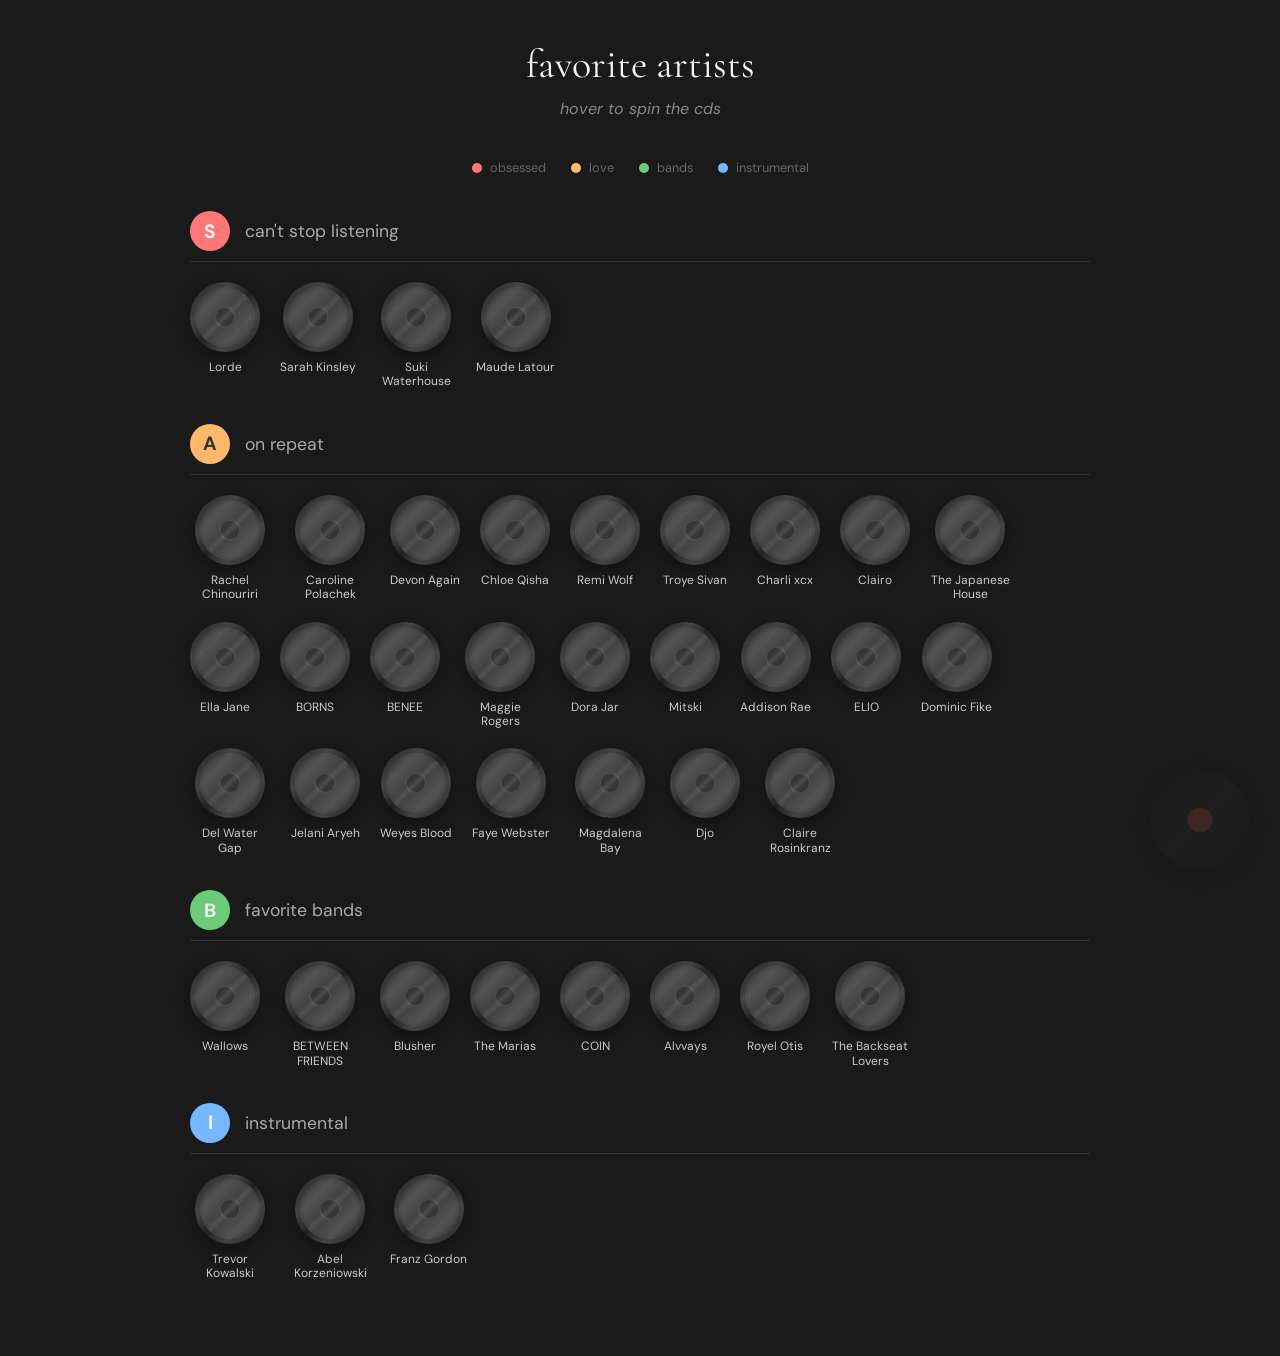
==== music-rankings.html @ c6e7084c "init" ====
<!DOCTYPE html>
<html lang="en">
<head>
    <meta charset="UTF-8">
    <meta name="viewport" content="width=device-width, initial-scale=1.0">
    <title>Favorite Artists</title>
    <link href="https://fonts.googleapis.com/css2?family=DM+Sans:wght@300;400;500&family=Cormorant+Garamond:ital,wght@0,400;0,500;1,400&display=swap" rel="stylesheet">
    <style>
        * { margin: 0; padding: 0; box-sizing: border-box; }

        body {
            font-family: 'DM Sans', sans-serif;
            background: #1a1a1a;
            color: #f5f5f5;
            padding: 40px 30px;
            min-height: 100vh;
        }

        h1 {
            font-family: 'Cormorant Garamond', serif;
            font-size: 2.5rem;
            font-weight: 400;
            text-align: center;
            margin-bottom: 10px;
        }

        .subtitle {
            text-align: center;
            color: #888;
            font-style: italic;
            margin-bottom: 40px;
        }

        .tier-list {
            max-width: 900px;
            margin: 0 auto;
        }

        .tier-section {
            margin-bottom: 35px;
        }

        .tier-header {
            display: flex;
            align-items: center;
            gap: 15px;
            margin-bottom: 20px;
            padding-bottom: 10px;
            border-bottom: 1px solid #333;
        }

        .tier-badge {
            width: 40px;
            height: 40px;
            border-radius: 50%;
            display: flex;
            align-items: center;
            justify-content: center;
            font-weight: 700;
            font-size: 1.2rem;
        }

        .tier-badge.s { background: #ff7676; }
        .tier-badge.a { background: #ffb86b; color: #333; }
        .tier-badge.b { background: #6bcb77; }
        .tier-badge.c { background: #74b9ff; }

        .tier-title {
            font-size: 1.1rem;
            font-weight: 400;
            color: #aaa;
        }

        .artists-grid {
            display: flex;
            flex-wrap: wrap;
            gap: 20px;
            justify-content: flex-start;
        }

        .artist-item {
            display: flex;
            flex-direction: column;
            align-items: center;
            gap: 8px;
            cursor: pointer;
            transition: transform 0.3s ease;
        }

        .artist-item:hover {
            transform: translateY(-5px);
        }

        .artist-item:hover .cd-disc {
            animation-play-state: running;
        }

        .cd-case {
            width: 70px;
            height: 70px;
            position: relative;
        }

        .cd-disc {
            width: 70px;
            height: 70px;
            border-radius: 50%;
            background: linear-gradient(135deg, #222 0%, #444 30%, #222 50%, #444 70%, #222 100%);
            position: relative;
            box-shadow: 0 4px 15px rgba(0,0,0,0.4);
            animation: spin 4s linear infinite;
            animation-play-state: paused;
        }

        .cd-disc::before {
            content: '';
            position: absolute;
            top: 50%;
            left: 50%;
            transform: translate(-50%, -50%);
            width: 18px;
            height: 18px;
            border-radius: 50%;
            background: #1a1a1a;
            border: 2px solid #333;
        }

        .cd-disc::after {
            content: '';
            position: absolute;
            top: 8px;
            left: 8px;
            right: 8px;
            bottom: 8px;
            border-radius: 50%;
            background: repeating-radial-gradient(
                circle at center,
                transparent 0px,
                rgba(255,255,255,0.05) 1px,
                transparent 2px
            );
        }

        .cd-shine {
            position: absolute;
            top: 5px;
            left: 5px;
            right: 5px;
            bottom: 5px;
            border-radius: 50%;
            background: linear-gradient(
                135deg,
                transparent 0%,
                rgba(255,255,255,0.1) 45%,
                rgba(255,255,255,0.2) 50%,
                rgba(255,255,255,0.1) 55%,
                transparent 100%
            );
        }

        @keyframes spin {
            from { transform: rotate(0deg); }
            to { transform: rotate(360deg); }
        }

        .artist-name {
            font-size: 0.75rem;
            text-align: center;
            max-width: 80px;
            color: #ccc;
            line-height: 1.2;
        }

        .artist-item:hover .artist-name {
            color: #fff;
        }

        /* Vinyl decoration */
        .vinyl-decor {
            position: fixed;
            bottom: 30px;
            right: 30px;
            width: 100px;
            height: 100px;
            border-radius: 50%;
            background: linear-gradient(135deg, #111 0%, #333 50%, #111 100%);
            box-shadow: 0 4px 20px rgba(0,0,0,0.5);
            opacity: 0.2;
            animation: spin 20s linear infinite;
        }

        .vinyl-decor::before {
            content: '';
            position: absolute;
            top: 50%;
            left: 50%;
            transform: translate(-50%, -50%);
            width: 25px;
            height: 25px;
            border-radius: 50%;
            background: #c86850;
        }

        .legend {
            display: flex;
            justify-content: center;
            gap: 25px;
            margin-bottom: 35px;
            flex-wrap: wrap;
        }

        .legend-item {
            display: flex;
            align-items: center;
            gap: 8px;
            font-size: 0.8rem;
            color: #666;
        }

        .legend-dot {
            width: 10px;
            height: 10px;
            border-radius: 50%;
        }

        .legend-dot.s { background: #ff7676; }
        .legend-dot.a { background: #ffb86b; }
        .legend-dot.b { background: #6bcb77; }
        .legend-dot.c { background: #74b9ff; }

        @media (max-width: 600px) {
            .artists-grid {
                justify-content: center;
            }
        }
    </style>
</head>
<body>
    <h1>favorite artists</h1>
    <p class="subtitle">hover to spin the cds</p>

    <div class="legend">
        <div class="legend-item"><span class="legend-dot s"></span> obsessed</div>
        <div class="legend-item"><span class="legend-dot a"></span> love</div>
        <div class="legend-item"><span class="legend-dot b"></span> bands</div>
        <div class="legend-item"><span class="legend-dot c"></span> instrumental</div>
    </div>

    <div class="tier-list">
        <!-- Tier 1 - Obsessed -->
        <div class="tier-section">
            <div class="tier-header">
                <div class="tier-badge s">S</div>
                <span class="tier-title">can't stop listening</span>
            </div>
            <div class="artists-grid" id="tier-s"></div>
        </div>

        <!-- Tier 2 - Love -->
        <div class="tier-section">
            <div class="tier-header">
                <div class="tier-badge a">A</div>
                <span class="tier-title">on repeat</span>
            </div>
            <div class="artists-grid" id="tier-a"></div>
        </div>

        <!-- Bands -->
        <div class="tier-section">
            <div class="tier-header">
                <div class="tier-badge b">B</div>
                <span class="tier-title">favorite bands</span>
            </div>
            <div class="artists-grid" id="tier-b"></div>
        </div>

        <!-- Instrumental -->
        <div class="tier-section">
            <div class="tier-header">
                <div class="tier-badge c">I</div>
                <span class="tier-title">instrumental</span>
            </div>
            <div class="artists-grid" id="tier-c"></div>
        </div>
    </div>

    <div class="vinyl-decor"></div>

    <script>
        const artistData = {
            s: [
                "Lorde", "Sarah Kinsley", "Suki Waterhouse", "Maude Latour"
            ],
            a: [
                "Rachel Chinouriri", "Caroline Polachek", "Devon Again", "Chloe Qisha",
                "Remi Wolf", "Troye Sivan", "Charli xcx", "Clairo", "The Japanese House",
                "Ella Jane", "BORNS", "BENEE", "Maggie Rogers", "Dora Jar", "Mitski",
                "Addison Rae", "ELIO", "Dominic Fike", "Del Water Gap", "Jelani Aryeh",
                "Weyes Blood", "Faye Webster", "Magdalena Bay", "Djo", "Claire Rosinkranz"
            ],
            b: [
                "Wallows", "BETWEEN FRIENDS", "Blusher", "The Marias", "COIN",
                "Alvvays", "Royel Otis", "The Backseat Lovers"
            ],
            c: [
                "Trevor Kowalski", "Abel Korzeniowski", "Franz Gordon"
            ]
        };

        function createArtistElement(name) {
            return `
                <div class="artist-item">
                    <div class="cd-case">
                        <div class="cd-disc">
                            <div class="cd-shine"></div>
                        </div>
                    </div>
                    <div class="artist-name">${name}</div>
                </div>
            `;
        }

        document.getElementById('tier-s').innerHTML = artistData.s.map(createArtistElement).join('');
        document.getElementById('tier-a').innerHTML = artistData.a.map(createArtistElement).join('');
        document.getElementById('tier-b').innerHTML = artistData.b.map(createArtistElement).join('');
        document.getElementById('tier-c').innerHTML = artistData.c.map(createArtistElement).join('');
    </script>
</body>
</html>
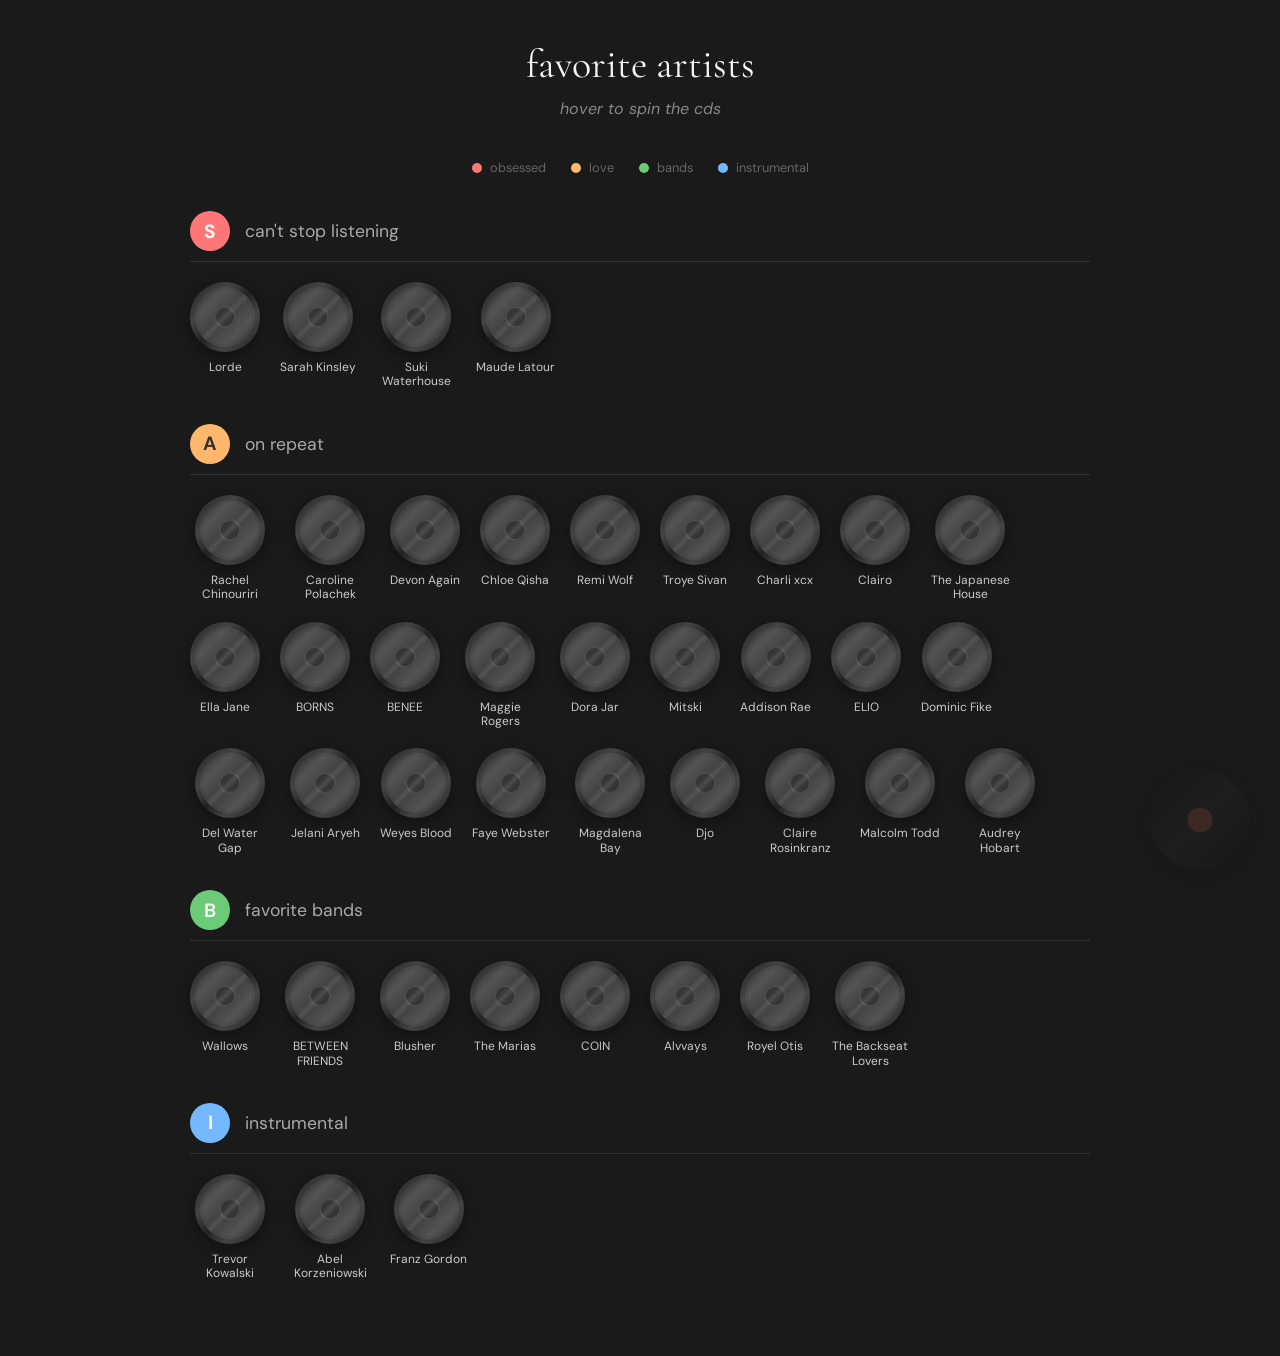
==== commit 96e7140c: "Add Malcolm Todd and Audrey Hobart to A tier; trim intro photo pool and add card lazy loading Co-Aut" ====
--- a/music-rankings.html
+++ b/music-rankings.html
@@ -296,7 +296,8 @@
                 "Remi Wolf", "Troye Sivan", "Charli xcx", "Clairo", "The Japanese House",
                 "Ella Jane", "BORNS", "BENEE", "Maggie Rogers", "Dora Jar", "Mitski",
                 "Addison Rae", "ELIO", "Dominic Fike", "Del Water Gap", "Jelani Aryeh",
-                "Weyes Blood", "Faye Webster", "Magdalena Bay", "Djo", "Claire Rosinkranz"
+                "Weyes Blood", "Faye Webster", "Magdalena Bay", "Djo", "Claire Rosinkranz",
+                "Malcolm Todd", "Audrey Hobart"
             ],
             b: [
                 "Wallows", "BETWEEN FRIENDS", "Blusher", "The Marias", "COIN",
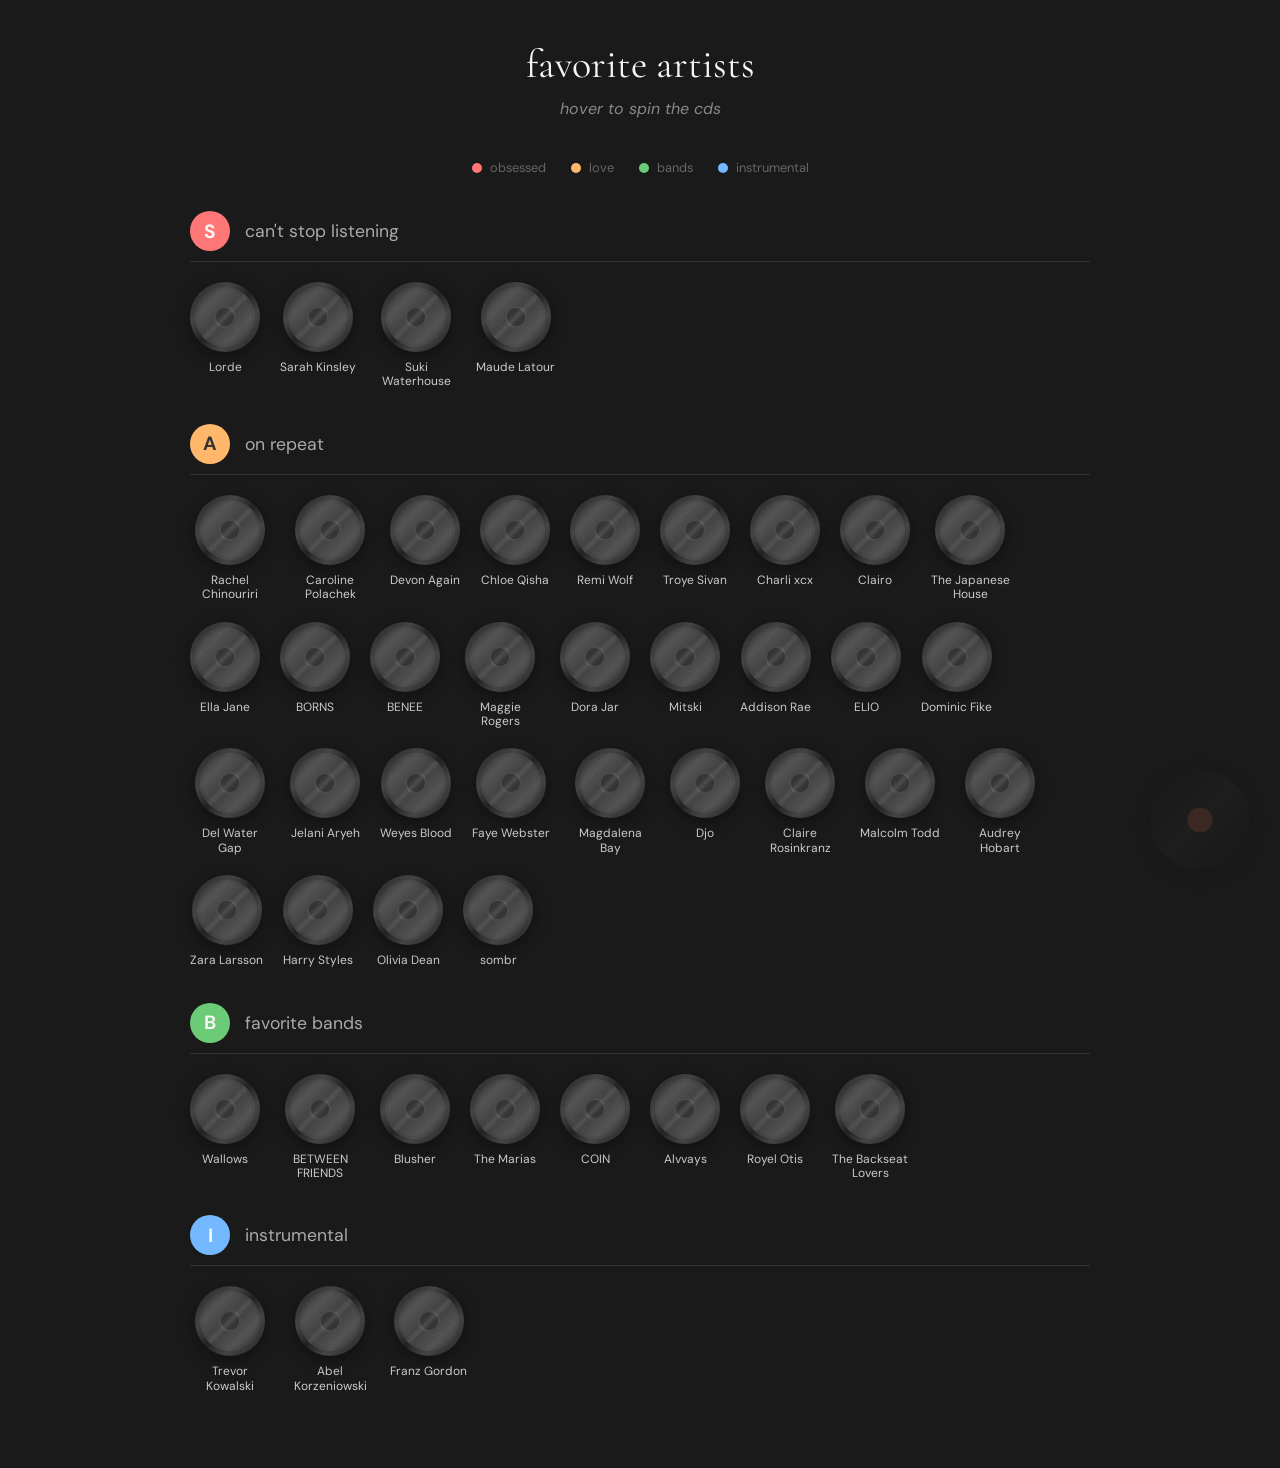
==== commit d8d91e72: "Add Zara Larsson, Harry Styles, Olivia Dean, sombr to A tier Co-Authored-By: Claude Sonnet 4.6 <nore" ====
--- a/music-rankings.html
+++ b/music-rankings.html
@@ -297,7 +297,8 @@
                 "Ella Jane", "BORNS", "BENEE", "Maggie Rogers", "Dora Jar", "Mitski",
                 "Addison Rae", "ELIO", "Dominic Fike", "Del Water Gap", "Jelani Aryeh",
                 "Weyes Blood", "Faye Webster", "Magdalena Bay", "Djo", "Claire Rosinkranz",
-                "Malcolm Todd", "Audrey Hobart"
+                "Malcolm Todd", "Audrey Hobart", "Zara Larsson", "Harry Styles",
+                "Olivia Dean", "sombr"
             ],
             b: [
                 "Wallows", "BETWEEN FRIENDS", "Blusher", "The Marias", "COIN",
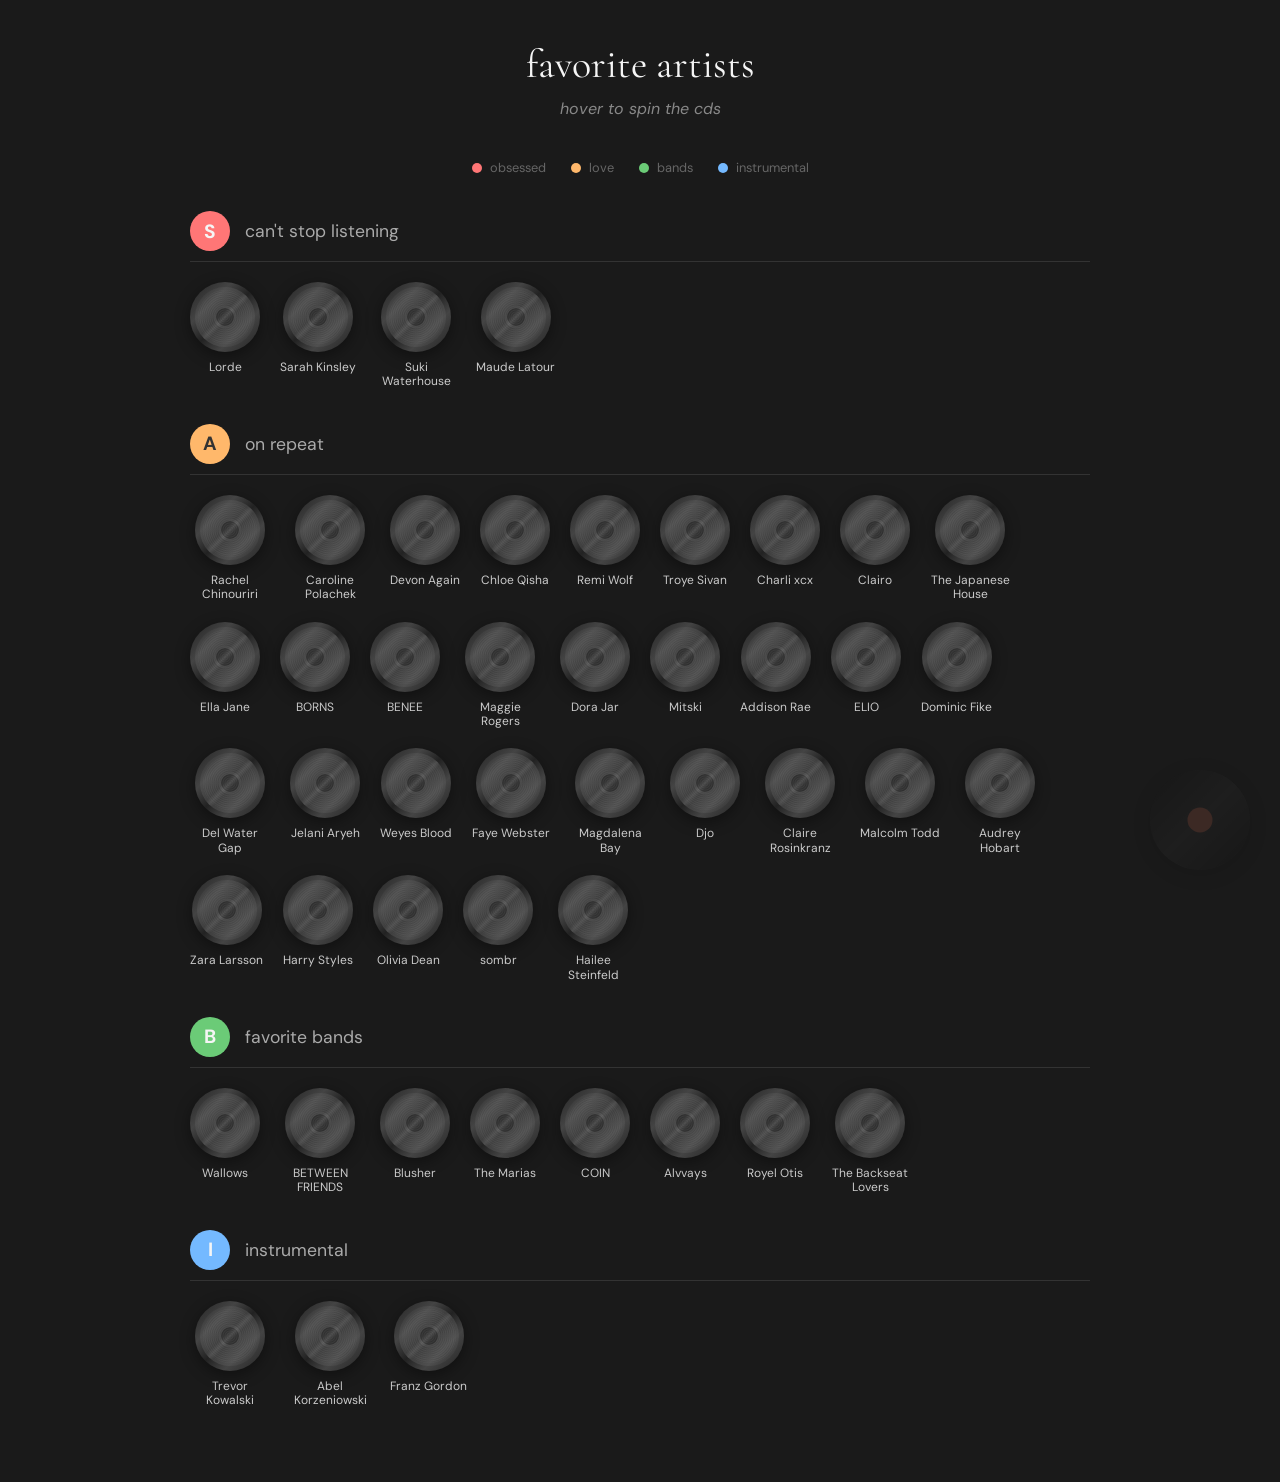
==== commit cbca440e: "Add Hailee Steinfeld to A tier Co-Authored-By: Claude Sonnet 4.6 <noreply@anthropic.com>" ====
--- a/music-rankings.html
+++ b/music-rankings.html
@@ -298,7 +298,7 @@
                 "Addison Rae", "ELIO", "Dominic Fike", "Del Water Gap", "Jelani Aryeh",
                 "Weyes Blood", "Faye Webster", "Magdalena Bay", "Djo", "Claire Rosinkranz",
                 "Malcolm Todd", "Audrey Hobart", "Zara Larsson", "Harry Styles",
-                "Olivia Dean", "sombr"
+                "Olivia Dean", "sombr", "Hailee Steinfeld"
             ],
             b: [
                 "Wallows", "BETWEEN FRIENDS", "Blusher", "The Marias", "COIN",
